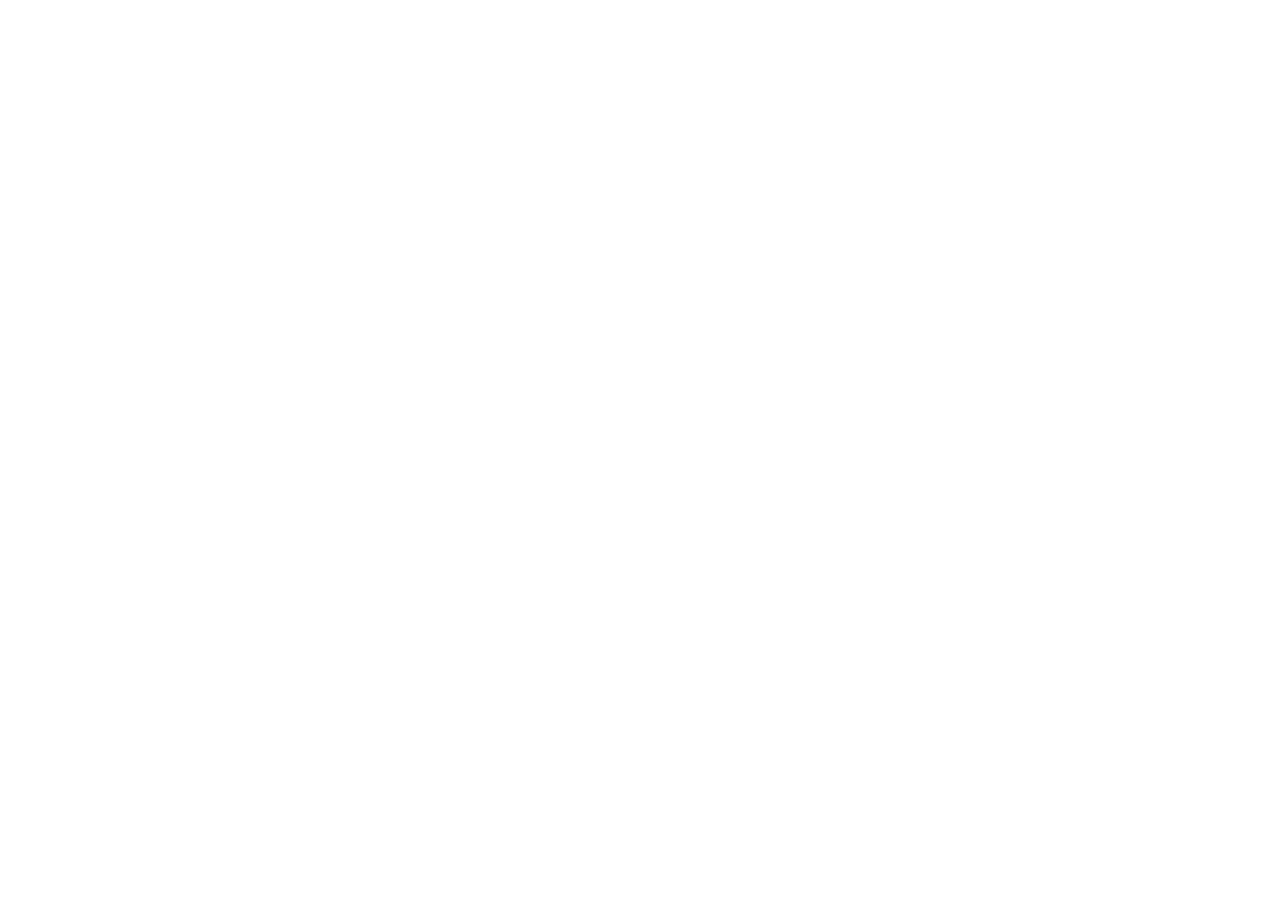
==== index.html @ 015c53dd "Added new files- Initial commit" ====
<!DOCTYPE html>
<html lang="en">
<head>
    <meta charset="UTF-8">
    <meta name="viewport" content="width=device-width, initial-scale=1.0">
    <title>Git & GitHub learning</title>
</head>
<body>
    
</body>
</html>
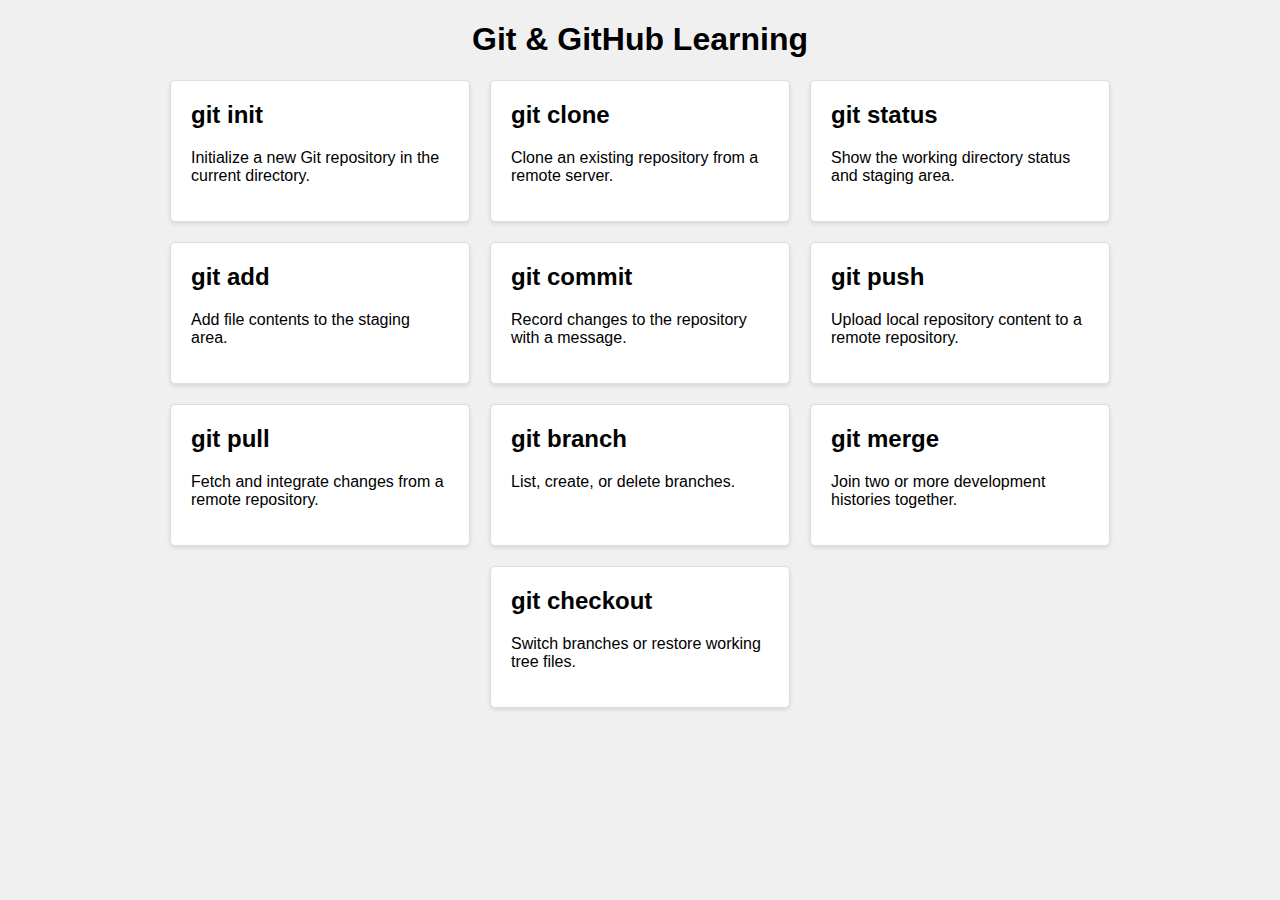
==== commit 0940df1f: "made cards for git commands and its description" ====
--- a/index.html
+++ b/index.html
@@ -3,9 +3,79 @@
 <head>
     <meta charset="UTF-8">
     <meta name="viewport" content="width=device-width, initial-scale=1.0">
-    <title>Git & GitHub learning</title>
+    <title>Git & GitHub Learning</title>
+    <style>
+        body {
+            font-family: Arial, sans-serif;
+            margin: 20px;
+            background-color: #f0f0f0;
+        }
+        h1 {
+            text-align: center;
+        }
+        .cards {
+            display: flex;
+            flex-wrap: wrap;
+            justify-content: center;
+            gap: 20px;
+        }
+        .card {
+            background-color: white;
+            border: 1px solid #ddd;
+            border-radius: 5px;
+            box-shadow: 0 2px 4px rgba(0, 0, 0, 0.1);
+            width: 300px;
+            padding: 20px;
+            box-sizing: border-box;
+        }
+        .card h2 {
+            margin-top: 0;
+        }
+    </style>
 </head>
 <body>
-    
+    <h1>Git & GitHub Learning</h1>
+    <div class="cards">
+        <div class="card">
+            <h2>git init</h2>
+            <p>Initialize a new Git repository in the current directory.</p>
+        </div>
+        <div class="card">
+            <h2>git clone</h2>
+            <p>Clone an existing repository from a remote server.</p>
+        </div>
+        <div class="card">
+            <h2>git status</h2>
+            <p>Show the working directory status and staging area.</p>
+        </div>
+        <div class="card">
+            <h2>git add</h2>
+            <p>Add file contents to the staging area.</p>
+        </div>
+        <div class="card">
+            <h2>git commit</h2>
+            <p>Record changes to the repository with a message.</p>
+        </div>
+        <div class="card">
+            <h2>git push</h2>
+            <p>Upload local repository content to a remote repository.</p>
+        </div>
+        <div class="card">
+            <h2>git pull</h2>
+            <p>Fetch and integrate changes from a remote repository.</p>
+        </div>
+        <div class="card">
+            <h2>git branch</h2>
+            <p>List, create, or delete branches.</p>
+        </div>
+        <div class="card">
+            <h2>git merge</h2>
+            <p>Join two or more development histories together.</p>
+        </div>
+        <div class="card">
+            <h2>git checkout</h2>
+            <p>Switch branches or restore working tree files.</p>
+        </div>
+    </div>
 </body>
-</html>+</html>
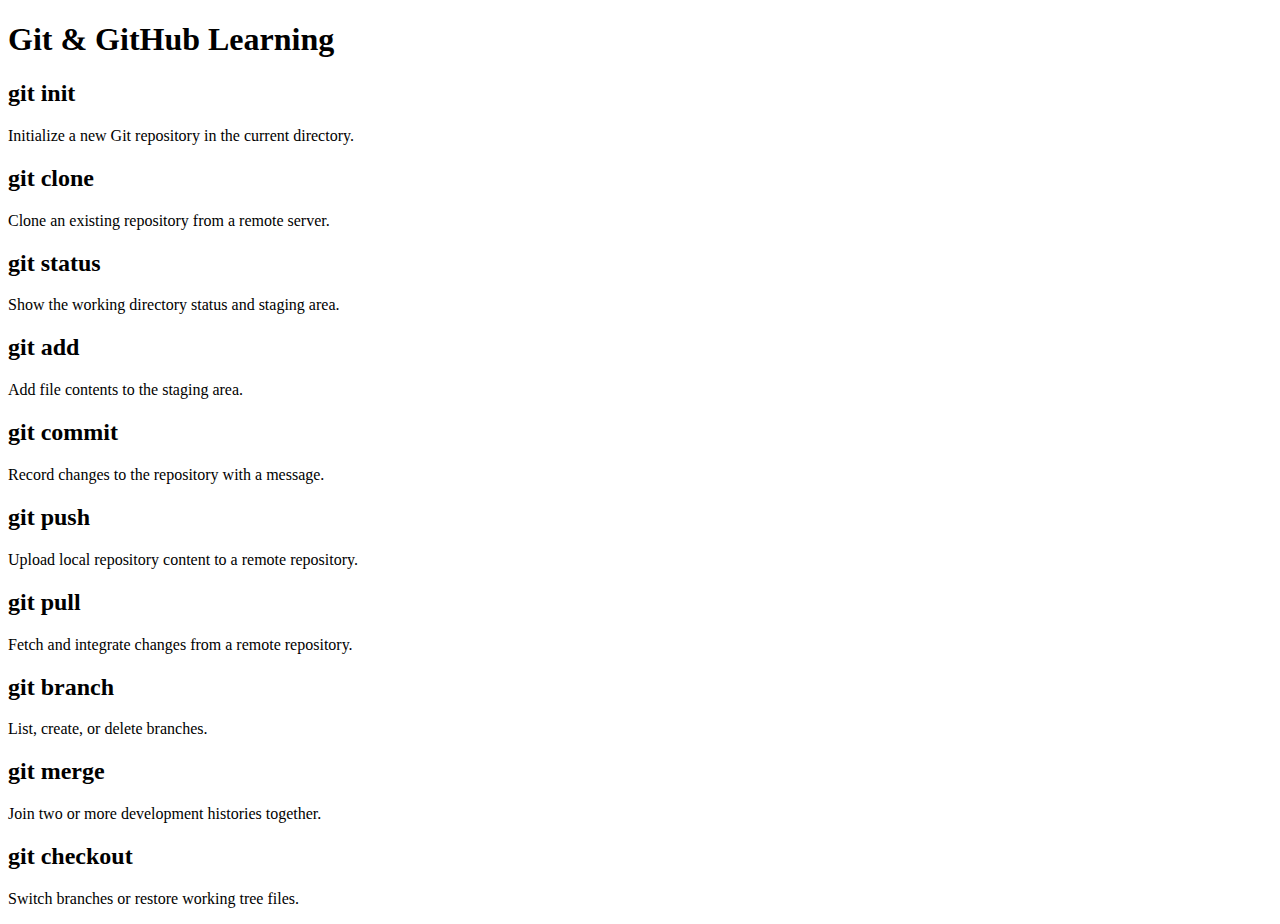
==== commit 3c9d9c09: "made structure of cards for git commands and its description" ====
--- a/index.html
+++ b/index.html
@@ -4,34 +4,6 @@
     <meta charset="UTF-8">
     <meta name="viewport" content="width=device-width, initial-scale=1.0">
     <title>Git & GitHub Learning</title>
-    <style>
-        body {
-            font-family: Arial, sans-serif;
-            margin: 20px;
-            background-color: #f0f0f0;
-        }
-        h1 {
-            text-align: center;
-        }
-        .cards {
-            display: flex;
-            flex-wrap: wrap;
-            justify-content: center;
-            gap: 20px;
-        }
-        .card {
-            background-color: white;
-            border: 1px solid #ddd;
-            border-radius: 5px;
-            box-shadow: 0 2px 4px rgba(0, 0, 0, 0.1);
-            width: 300px;
-            padding: 20px;
-            box-sizing: border-box;
-        }
-        .card h2 {
-            margin-top: 0;
-        }
-    </style>
 </head>
 <body>
     <h1>Git & GitHub Learning</h1>
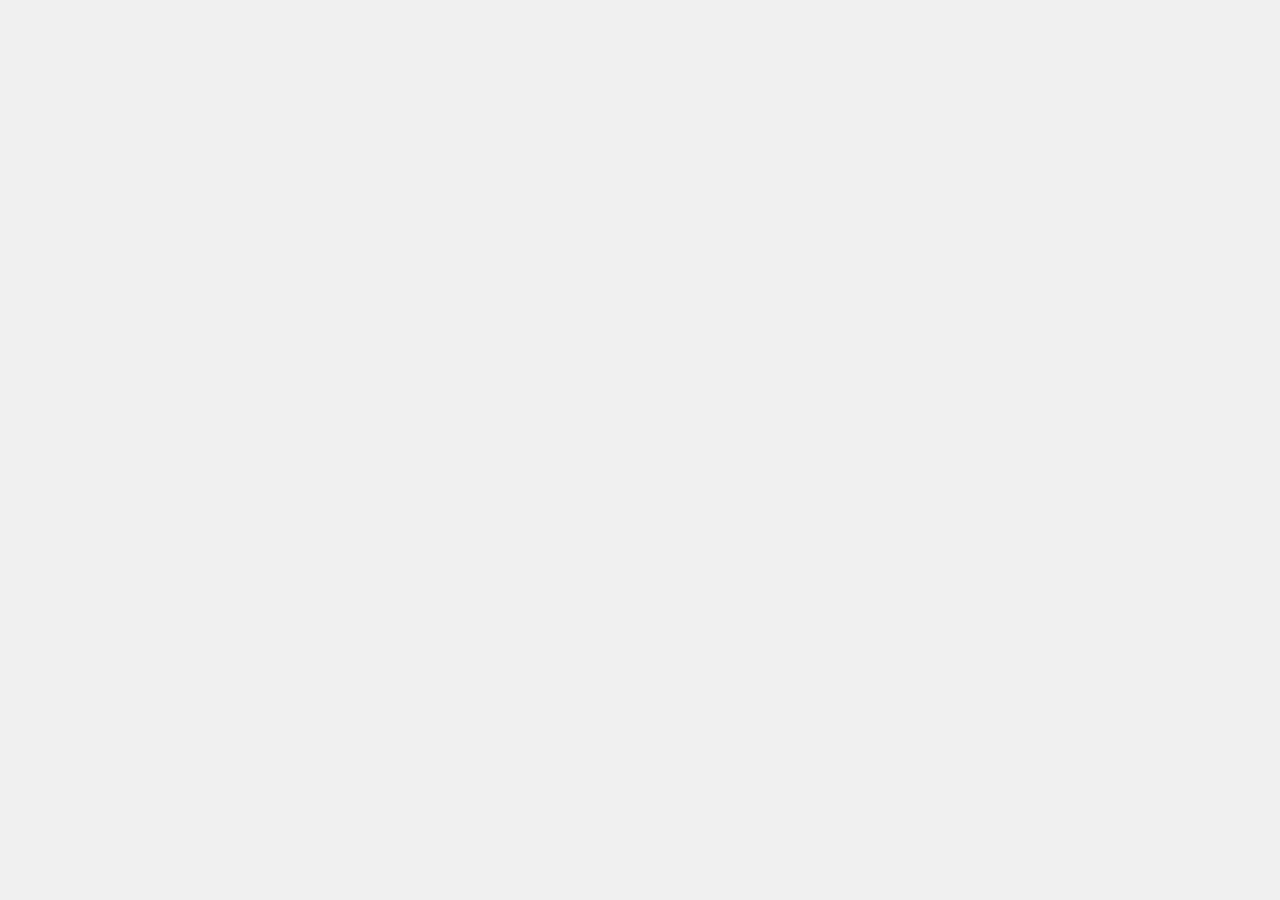
==== commit c31040ef: "linked index.css with index.htmt" ====
--- a/index.html
+++ b/index.html
@@ -3,51 +3,10 @@
 <head>
     <meta charset="UTF-8">
     <meta name="viewport" content="width=device-width, initial-scale=1.0">
-    <title>Git & GitHub Learning</title>
+    <title>Git & GitHub learning</title>
+    <link rel="stylesheet" href="index.css">
 </head>
 <body>
-    <h1>Git & GitHub Learning</h1>
-    <div class="cards">
-        <div class="card">
-            <h2>git init</h2>
-            <p>Initialize a new Git repository in the current directory.</p>
-        </div>
-        <div class="card">
-            <h2>git clone</h2>
-            <p>Clone an existing repository from a remote server.</p>
-        </div>
-        <div class="card">
-            <h2>git status</h2>
-            <p>Show the working directory status and staging area.</p>
-        </div>
-        <div class="card">
-            <h2>git add</h2>
-            <p>Add file contents to the staging area.</p>
-        </div>
-        <div class="card">
-            <h2>git commit</h2>
-            <p>Record changes to the repository with a message.</p>
-        </div>
-        <div class="card">
-            <h2>git push</h2>
-            <p>Upload local repository content to a remote repository.</p>
-        </div>
-        <div class="card">
-            <h2>git pull</h2>
-            <p>Fetch and integrate changes from a remote repository.</p>
-        </div>
-        <div class="card">
-            <h2>git branch</h2>
-            <p>List, create, or delete branches.</p>
-        </div>
-        <div class="card">
-            <h2>git merge</h2>
-            <p>Join two or more development histories together.</p>
-        </div>
-        <div class="card">
-            <h2>git checkout</h2>
-            <p>Switch branches or restore working tree files.</p>
-        </div>
-    </div>
+    
 </body>
-</html>
+</html>--- a/index.css
+++ b/index.css
@@ -0,0 +1,26 @@
+body {
+    font-family: Arial, sans-serif;
+    margin: 20px;
+    background-color: #f0f0f0;
+}
+h1 {
+    text-align: center;
+}
+.cards {
+    display: flex;
+    flex-wrap: wrap;
+    justify-content: center;
+    gap: 20px;
+}
+.card {
+    background-color: white;
+    border: 1px solid #ddd;
+    border-radius: 5px;
+    box-shadow: 0 2px 4px rgba(0, 0, 0, 0.1);
+    width: 300px;
+    padding: 20px;
+    box-sizing: border-box;
+}
+.card h2 {
+    margin-top: 0;
+}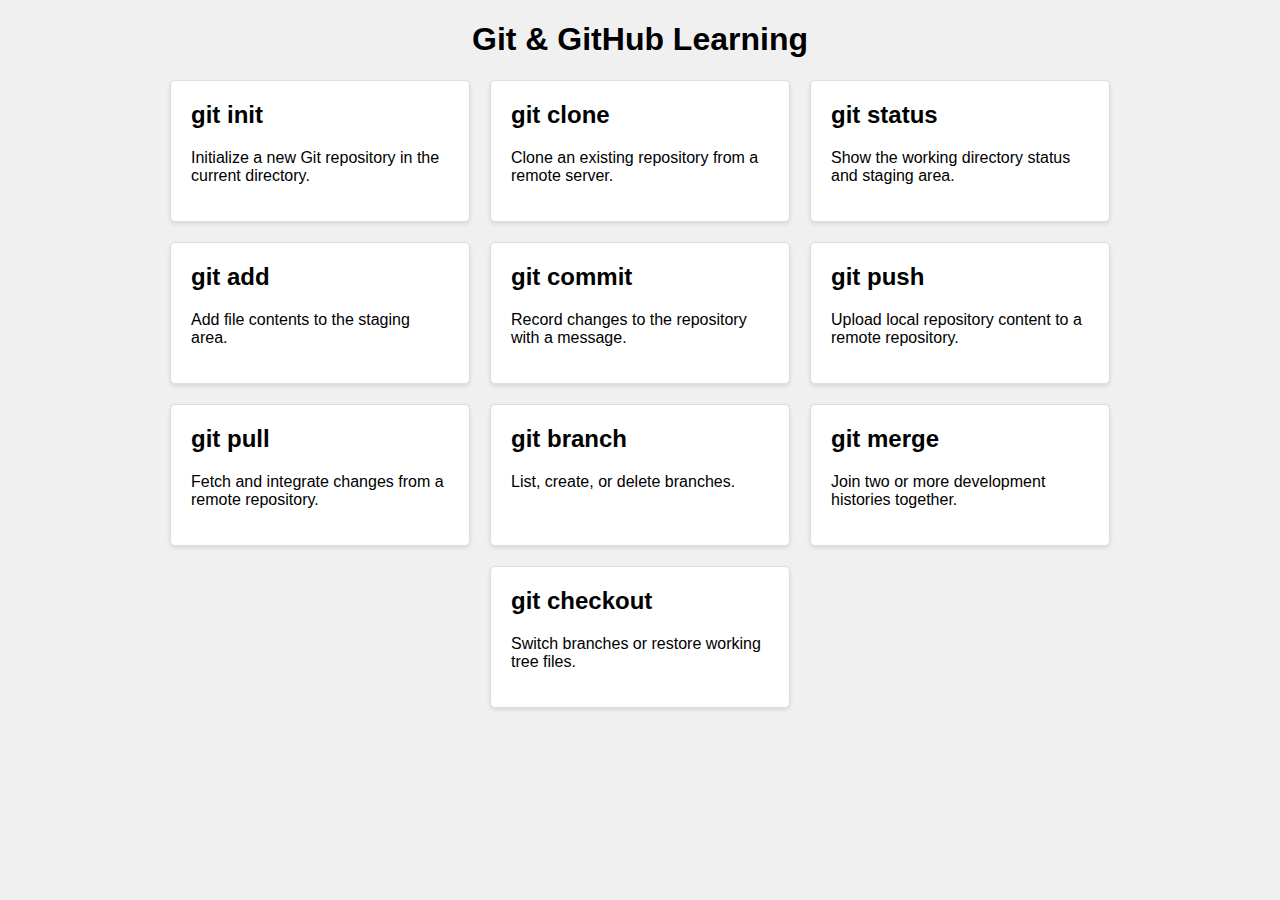
==== commit 3ba04b53: "Merge branch 'main' into styling" ====
--- a/index.html
+++ b/index.html
@@ -7,6 +7,48 @@
     <link rel="stylesheet" href="index.css">
 </head>
 <body>
-    
+    <h1>Git & GitHub Learning</h1>
+    <div class="cards">
+        <div class="card">
+            <h2>git init</h2>
+            <p>Initialize a new Git repository in the current directory.</p>
+        </div>
+        <div class="card">
+            <h2>git clone</h2>
+            <p>Clone an existing repository from a remote server.</p>
+        </div>
+        <div class="card">
+            <h2>git status</h2>
+            <p>Show the working directory status and staging area.</p>
+        </div>
+        <div class="card">
+            <h2>git add</h2>
+            <p>Add file contents to the staging area.</p>
+        </div>
+        <div class="card">
+            <h2>git commit</h2>
+            <p>Record changes to the repository with a message.</p>
+        </div>
+        <div class="card">
+            <h2>git push</h2>
+            <p>Upload local repository content to a remote repository.</p>
+        </div>
+        <div class="card">
+            <h2>git pull</h2>
+            <p>Fetch and integrate changes from a remote repository.</p>
+        </div>
+        <div class="card">
+            <h2>git branch</h2>
+            <p>List, create, or delete branches.</p>
+        </div>
+        <div class="card">
+            <h2>git merge</h2>
+            <p>Join two or more development histories together.</p>
+        </div>
+        <div class="card">
+            <h2>git checkout</h2>
+            <p>Switch branches or restore working tree files.</p>
+        </div>
+    </div>
 </body>
-</html>+</html>
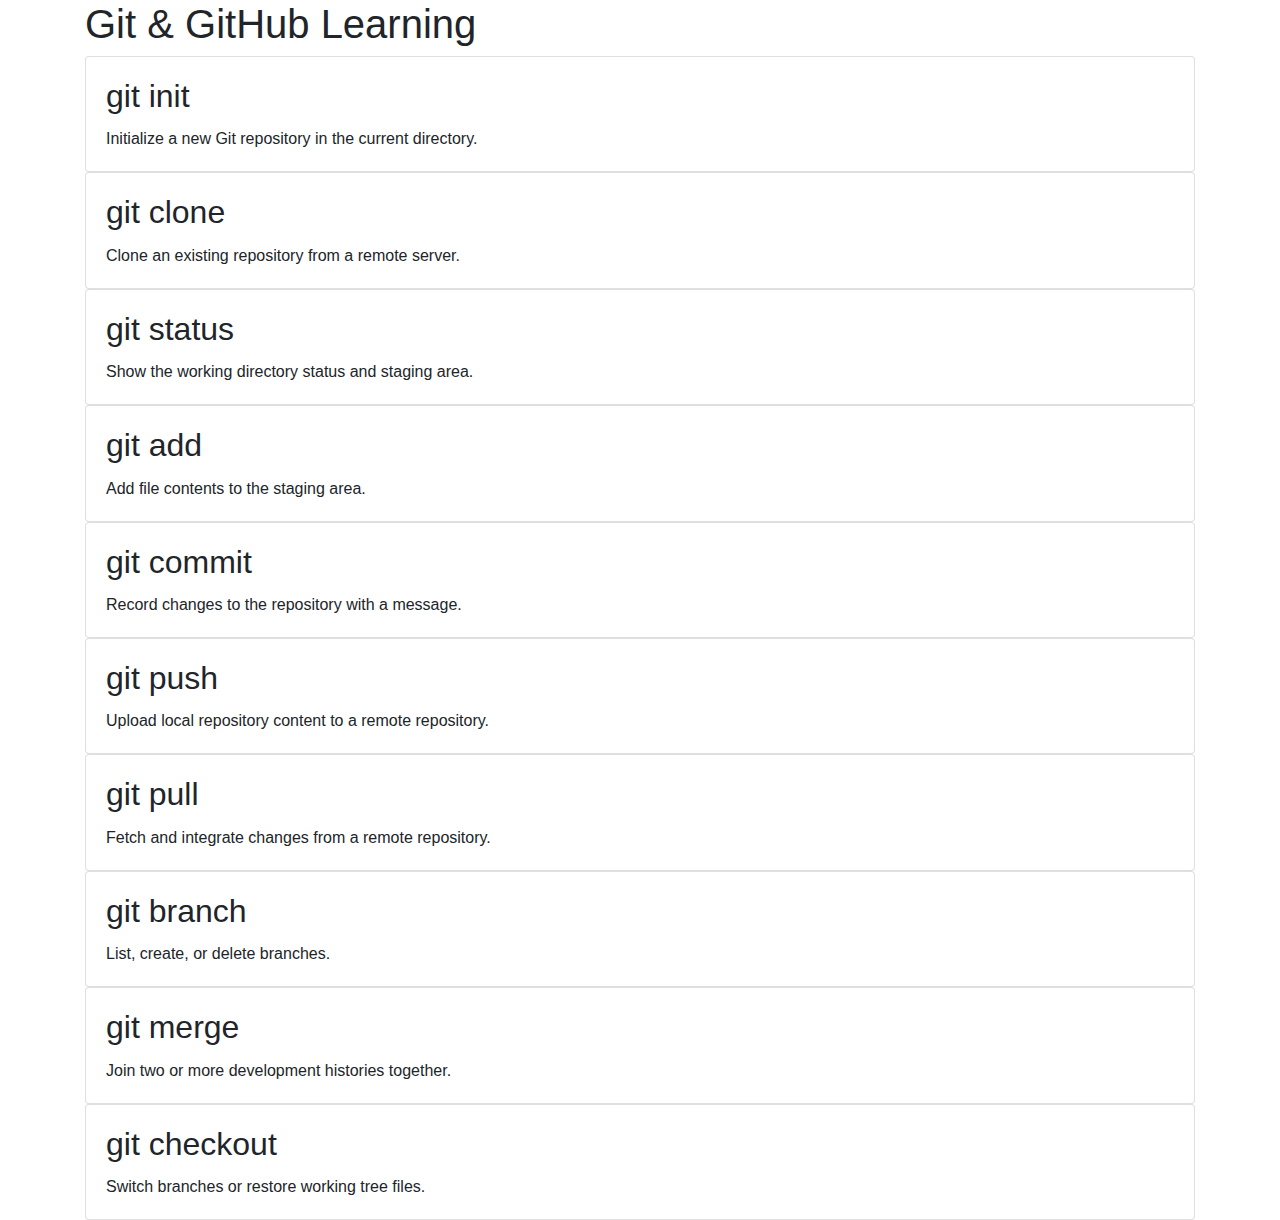
==== commit 971f4e7a: "used bootstrap to style the html document" ====
--- a/index.html
+++ b/index.html
@@ -3,52 +3,77 @@
 <head>
     <meta charset="UTF-8">
     <meta name="viewport" content="width=device-width, initial-scale=1.0">
-    <title>Git & GitHub learning</title>
-    <link rel="stylesheet" href="index.css">
+    <title>Git & GitHub Learning</title>
+    <link rel="stylesheet" href="https://maxcdn.bootstrapcdn.com/bootstrap/4.5.2/css/bootstrap.min.css">
 </head>
 <body>
-    <h1>Git & GitHub Learning</h1>
-    <div class="cards">
-        <div class="card">
-            <h2>git init</h2>
-            <p>Initialize a new Git repository in the current directory.</p>
-        </div>
-        <div class="card">
-            <h2>git clone</h2>
-            <p>Clone an existing repository from a remote server.</p>
-        </div>
-        <div class="card">
-            <h2>git status</h2>
-            <p>Show the working directory status and staging area.</p>
-        </div>
-        <div class="card">
-            <h2>git add</h2>
-            <p>Add file contents to the staging area.</p>
-        </div>
-        <div class="card">
-            <h2>git commit</h2>
-            <p>Record changes to the repository with a message.</p>
-        </div>
-        <div class="card">
-            <h2>git push</h2>
-            <p>Upload local repository content to a remote repository.</p>
-        </div>
-        <div class="card">
-            <h2>git pull</h2>
-            <p>Fetch and integrate changes from a remote repository.</p>
-        </div>
-        <div class="card">
-            <h2>git branch</h2>
-            <p>List, create, or delete branches.</p>
-        </div>
-        <div class="card">
-            <h2>git merge</h2>
-            <p>Join two or more development histories together.</p>
-        </div>
-        <div class="card">
-            <h2>git checkout</h2>
-            <p>Switch branches or restore working tree files.</p>
+    <div class="container">
+        <h1>Git & GitHub Learning</h1>
+        <div class="cards">
+            <div class="card">
+                <div class="card-body">
+                    <h2 class="card-title">git init</h2>
+                    <p class="card-text">Initialize a new Git repository in the current directory.</p>
+                </div>
+            </div>
+            <div class="card">
+                <div class="card-body">
+                    <h2 class="card-title">git clone</h2>
+                    <p class="card-text">Clone an existing repository from a remote server.</p>
+                </div>
+            </div>
+            <div class="card">
+                <div class="card-body">
+                    <h2 class="card-title">git status</h2>
+                    <p class="card-text">Show the working directory status and staging area.</p>
+                </div>
+            </div>
+            <div class="card">
+                <div class="card-body">
+                    <h2 class="card-title">git add</h2>
+                    <p class="card-text">Add file contents to the staging area.</p>
+                </div>
+            </div>
+            <div class="card">
+                <div class="card-body">
+                    <h2 class="card-title">git commit</h2>
+                    <p class="card-text">Record changes to the repository with a message.</p>
+                </div>
+            </div>
+            <div class="card">
+                <div class="card-body">
+                    <h2 class="card-title">git push</h2>
+                    <p class="card-text">Upload local repository content to a remote repository.</p>
+                </div>
+            </div>
+            <div class="card">
+                <div class="card-body">
+                    <h2 class="card-title">git pull</h2>
+                    <p class="card-text">Fetch and integrate changes from a remote repository.</p>
+                </div>
+            </div>
+            <div class="card">
+                <div class="card-body">
+                    <h2 class="card-title">git branch</h2>
+                    <p class="card-text">List, create, or delete branches.</p>
+                </div>
+            </div>
+            <div class="card">
+                <div class="card-body">
+                    <h2 class="card-title">git merge</h2>
+                    <p class="card-text">Join two or more development histories together.</p>
+                </div>
+            </div>
+            <div class="card">
+                <div class="card-body">
+                    <h2 class="card-title">git checkout</h2>
+                    <p class="card-text">Switch branches or restore working tree files.</p>
+                </div>
+            </div>
         </div>
     </div>
+    <script src="https://code.jquery.com/jquery-3.5.1.slim.min.js"></script>
+    <script src="https://cdn.jsdelivr.net/npm/@popperjs/core@2.5.4/dist/umd/popper.min.js"></script>
+    <script src="https://maxcdn.bootstrapcdn.com/bootstrap/4.5.2/js/bootstrap.min.js"></script>
 </body>
 </html>
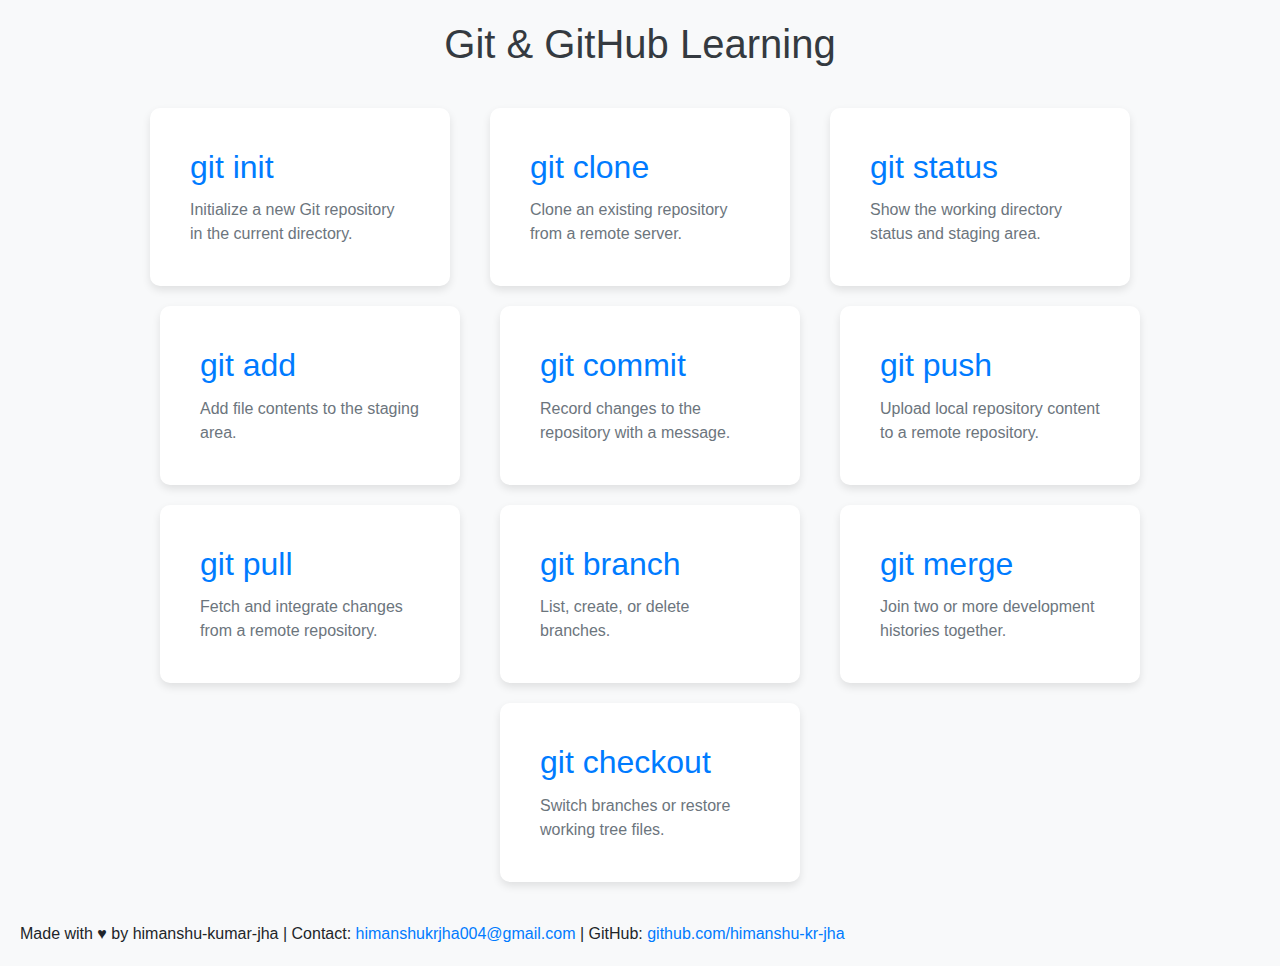
==== commit 2d52a138: "modified the cards as links and added footer" ====
--- a/index.html
+++ b/index.html
@@ -5,73 +5,97 @@
     <meta name="viewport" content="width=device-width, initial-scale=1.0">
     <title>Git & GitHub Learning</title>
     <link rel="stylesheet" href="https://maxcdn.bootstrapcdn.com/bootstrap/4.5.2/css/bootstrap.min.css">
+    <link rel="stylesheet" href="index.css">
 </head>
 <body>
     <div class="container">
         <h1>Git & GitHub Learning</h1>
         <div class="cards">
-            <div class="card">
-                <div class="card-body">
-                    <h2 class="card-title">git init</h2>
-                    <p class="card-text">Initialize a new Git repository in the current directory.</p>
+            <a href="demo-link.html" class="card-link">
+                <div class="card">
+                    <div class="card-body">
+                        <h2 class="card-title">git init</h2>
+                        <p class="card-text">Initialize a new Git repository in the current directory.</p>
+                    </div>
                 </div>
-            </div>
-            <div class="card">
-                <div class="card-body">
-                    <h2 class="card-title">git clone</h2>
-                    <p class="card-text">Clone an existing repository from a remote server.</p>
+            </a>
+            <a href="demo-link.html" class="card-link">
+                <div class="card">
+                    <div class="card-body">
+                        <h2 class="card-title">git clone</h2>
+                        <p class="card-text">Clone an existing repository from a remote server.</p>
+                    </div>
                 </div>
-            </div>
-            <div class="card">
-                <div class="card-body">
-                    <h2 class="card-title">git status</h2>
-                    <p class="card-text">Show the working directory status and staging area.</p>
+            </a>
+            <a href="demo-link.html" class="card-link">
+                <div class="card">
+                    <div class="card-body">
+                        <h2 class="card-title">git status</h2>
+                        <p class="card-text">Show the working directory status and staging area.</p>
+                    </div>
                 </div>
-            </div>
-            <div class="card">
-                <div class="card-body">
-                    <h2 class="card-title">git add</h2>
-                    <p class="card-text">Add file contents to the staging area.</p>
+            </a>
+            <a href="demo-link.html" class="card-link">
+                <div class="card">
+                    <div class="card-body">
+                        <h2 class="card-title">git add</h2>
+                        <p class="card-text">Add file contents to the staging area.</p>
+                    </div>
                 </div>
-            </div>
-            <div class="card">
-                <div class="card-body">
-                    <h2 class="card-title">git commit</h2>
-                    <p class="card-text">Record changes to the repository with a message.</p>
+            </a>
+            <a href="demo-link.html" class="card-link">
+                <div class="card">
+                    <div class="card-body">
+                        <h2 class="card-title">git commit</h2>
+                        <p class="card-text">Record changes to the repository with a message.</p>
+                    </div>
                 </div>
-            </div>
-            <div class="card">
-                <div class="card-body">
-                    <h2 class="card-title">git push</h2>
-                    <p class="card-text">Upload local repository content to a remote repository.</p>
+            </a>
+            <a href="demo-link.html" class="card-link">
+                <div class="card">
+                    <div class="card-body">
+                        <h2 class="card-title">git push</h2>
+                        <p class="card-text">Upload local repository content to a remote repository.</p>
+                    </div>
                 </div>
-            </div>
-            <div class="card">
-                <div class="card-body">
-                    <h2 class="card-title">git pull</h2>
-                    <p class="card-text">Fetch and integrate changes from a remote repository.</p>
+            </a>
+            <a href="demo-link.html" class="card-link">
+                <div class="card">
+                    <div class="card-body">
+                        <h2 class="card-title">git pull</h2>
+                        <p class="card-text">Fetch and integrate changes from a remote repository.</p>
+                    </div>
                 </div>
-            </div>
-            <div class="card">
-                <div class="card-body">
-                    <h2 class="card-title">git branch</h2>
-                    <p class="card-text">List, create, or delete branches.</p>
+            </a>
+            <a href="demo-link.html" class="card-link">
+                <div class="card">
+                    <div class="card-body">
+                        <h2 class="card-title">git branch</h2>
+                        <p class="card-text">List, create, or delete branches.</p>
+                    </div>
                 </div>
-            </div>
-            <div class="card">
-                <div class="card-body">
-                    <h2 class="card-title">git merge</h2>
-                    <p class="card-text">Join two or more development histories together.</p>
+            </a>
+            <a href="demo-link.html" class="card-link">
+                <div class="card">
+                    <div class="card-body">
+                        <h2 class="card-title">git merge</h2>
+                        <p class="card-text">Join two or more development histories together.</p>
+                    </div>
                 </div>
-            </div>
-            <div class="card">
-                <div class="card-body">
-                    <h2 class="card-title">git checkout</h2>
-                    <p class="card-text">Switch branches or restore working tree files.</p>
+            </a>
+            <a href="demo-link.html" class="card-link">
+                <div class="card">
+                    <div class="card-body">
+                        <h2 class="card-title">git checkout</h2>
+                        <p class="card-text">Switch branches or restore working tree files.</p>
+                    </div>
                 </div>
-            </div>
+            </a>
         </div>
     </div>
+    <footer>
+        <p>Made with &hearts; by himanshu-kumar-jha | Contact: <a href="mailto:himanshukrjha004@gmail.com">himanshukrjha004@gmail.com</a> | GitHub: <a href="https://github.com/himanshu-kr-jha" target="_blank">github.com/himanshu-kr-jha</a></p>
+    </footer>
     <script src="https://code.jquery.com/jquery-3.5.1.slim.min.js"></script>
     <script src="https://cdn.jsdelivr.net/npm/@popperjs/core@2.5.4/dist/umd/popper.min.js"></script>
     <script src="https://maxcdn.bootstrapcdn.com/bootstrap/4.5.2/js/bootstrap.min.js"></script>
--- a/index.css
+++ b/index.css
@@ -0,0 +1,56 @@
+body {
+    font-family: Arial, sans-serif;
+    margin: 20px;
+    background-color: #f0f0f0;
+}
+h1 {
+    text-align: center;
+}
+.cards {
+    display: flex;
+    flex-wrap: wrap;
+    justify-content: center;
+    gap: 20px;
+}
+.card {
+    background-color: white;
+    border: 1px solid #ddd;
+    border-radius: 5px;
+    box-shadow: 0 2px 4px rgba(0, 0, 0, 0.1);
+    width: 300px;
+    padding: 20px;
+    box-sizing: border-box;
+}
+.card h2 {
+    margin-top: 0;
+}
+body {
+    font-family: Arial, sans-serif;
+    background-color: #f8f9fa;
+}
+h1 {
+    text-align: center;
+    margin-top: 20px;
+    margin-bottom: 40px;
+    color: #343a40;
+}
+
+.card {
+    width: 300px;
+    border: none;
+    border-radius: 10px;
+    box-shadow: 0 4px 8px rgba(0, 0, 0, 0.1);
+    transition: transform 0.2s;
+}
+.card:hover {
+    transform: translateY(-10px);
+}
+.card h2 {
+    color: #007bff;
+}
+.card p {
+    color: #6c757d;
+}
+.container {
+    padding-bottom: 40px;
+}